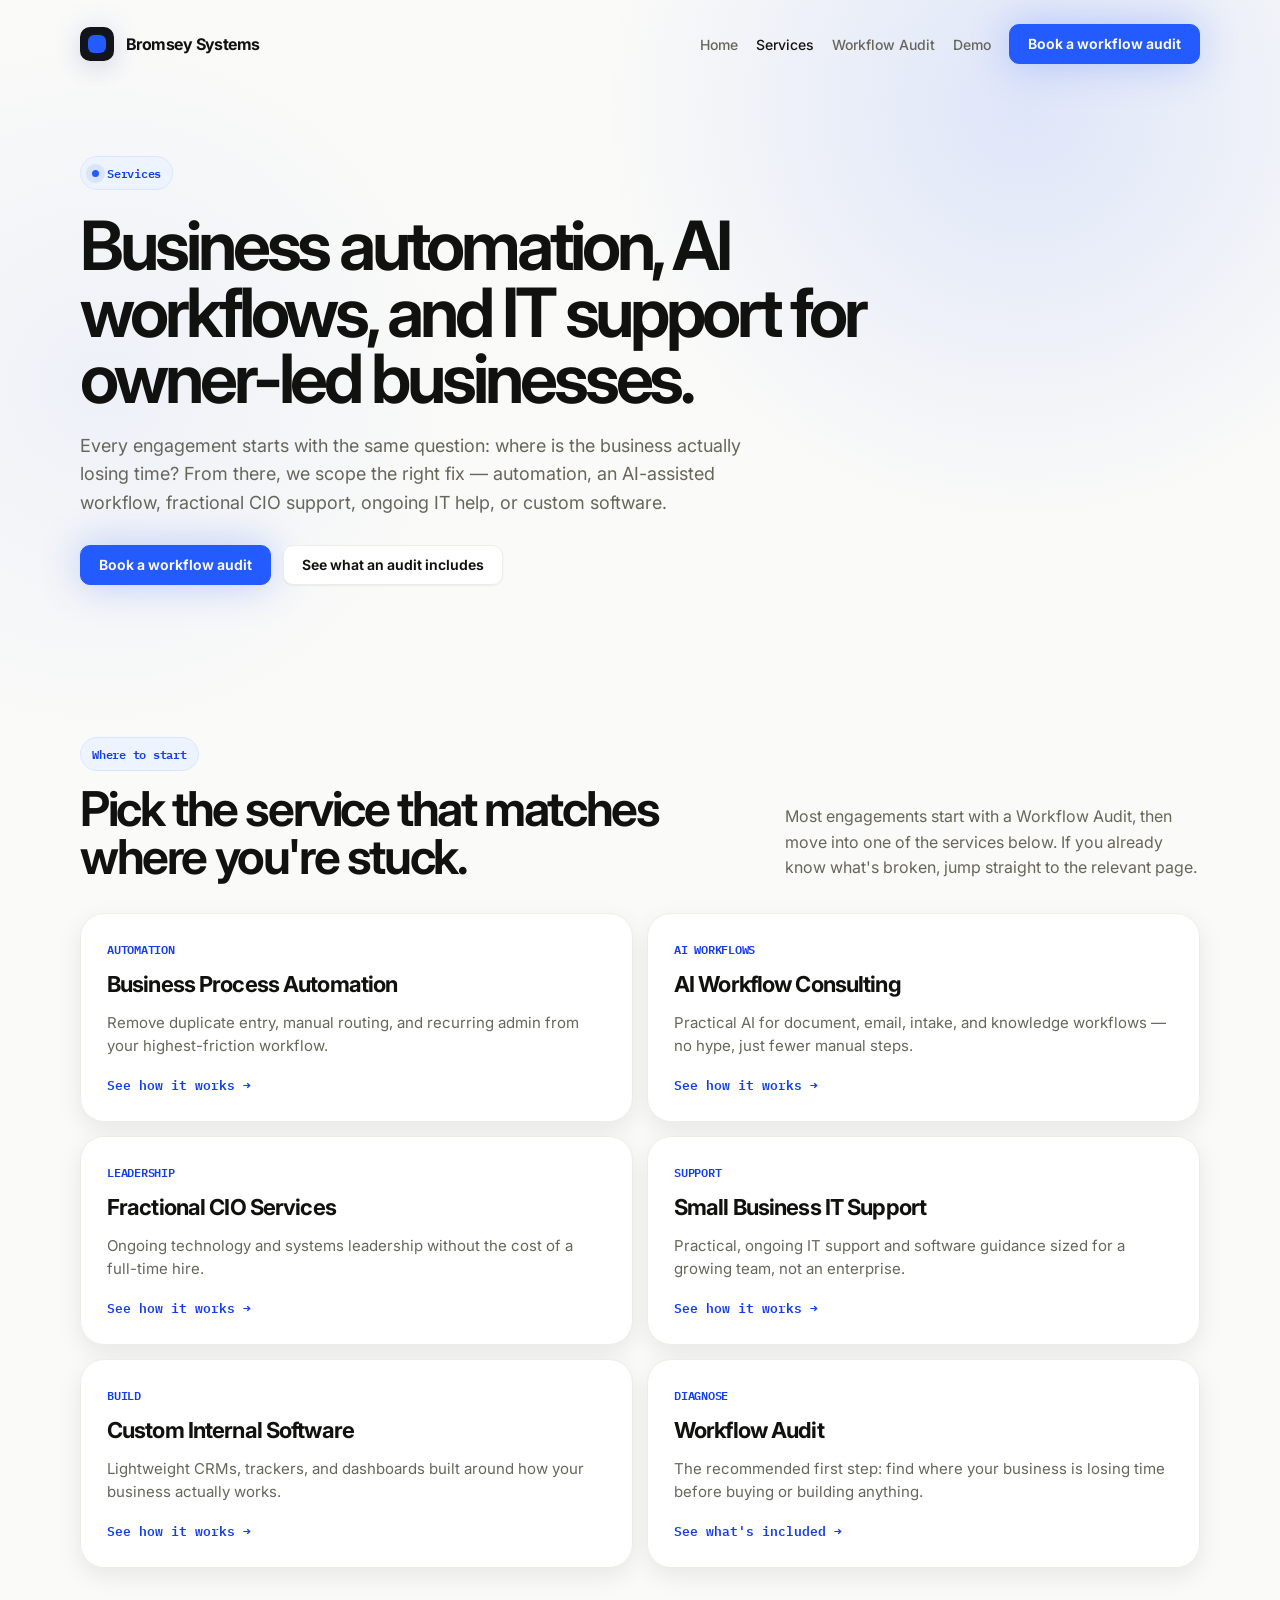
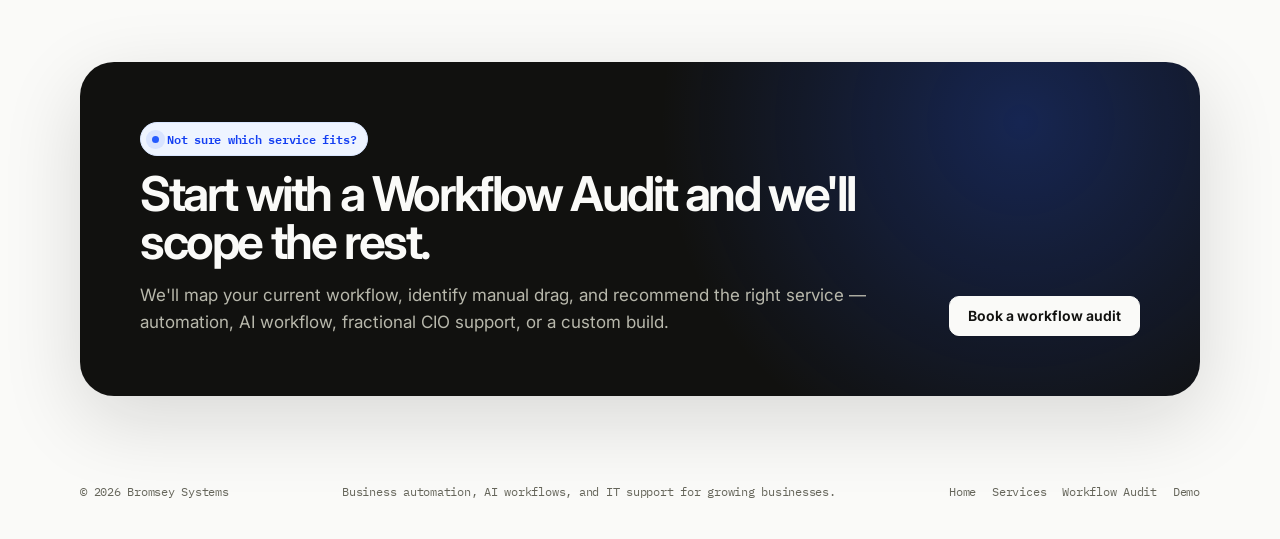
==== services/index.html @ 9dd79932 "Add SEO technical foundation and keyword-targeted service pages Phase 1: robots.txt, sitemap.xml, ca" ====
<!DOCTYPE html>
<html lang="en">
<head>
  <meta charset="UTF-8" />
  <meta name="viewport" content="width=device-width, initial-scale=1.0" />
  <title>Business Automation, AI Workflow &amp; IT Support Services | Bromsey Systems</title>
  <meta name="description" content="Explore Bromsey Systems' services: business process automation, AI workflow consulting, fractional CIO support, small business IT support, and custom internal software." />
  <link rel="canonical" href="https://bromseysystems.com/services/" />
  <meta property="og:type" content="website" />
  <meta property="og:site_name" content="Bromsey Systems" />
  <meta property="og:title" content="Business Automation, AI Workflow &amp; IT Support Services | Bromsey Systems" />
  <meta property="og:description" content="Explore Bromsey Systems' services: business process automation, AI workflow consulting, fractional CIO support, small business IT support, and custom internal software." />
  <meta property="og:url" content="https://bromseysystems.com/services/" />
  <meta property="og:image" content="https://bromseysystems.com/assets/og-default.png" />
  <meta name="twitter:card" content="summary_large_image" />
  <meta name="twitter:title" content="Business Automation, AI Workflow &amp; IT Support Services | Bromsey Systems" />
  <meta name="twitter:description" content="Explore Bromsey Systems' services: business process automation, AI workflow consulting, fractional CIO support, small business IT support, and custom internal software." />
  <meta name="twitter:image" content="https://bromseysystems.com/assets/og-default.png" />
  <link rel="preconnect" href="https://fonts.googleapis.com">
  <link rel="preconnect" href="https://fonts.gstatic.com" crossorigin>
  <link href="https://fonts.googleapis.com/css2?family=IBM+Plex+Mono:wght@400;500;600&family=Inter:wght@400;500;600;650;700&display=swap" rel="stylesheet">
  <link rel="stylesheet" href="/assets/reveal.css">
  <link rel="stylesheet" href="/assets/service.css">
  <style>
    .services-grid {
      display: grid;
      grid-template-columns: repeat(2, 1fr);
      gap: 14px;
    }

    .service-card {
      background: var(--surface);
      border: 1px solid var(--border);
      border-radius: var(--radius-xl);
      box-shadow: var(--shadow-md);
      padding: 26px;
      display: flex;
      flex-direction: column;
      gap: 10px;
    }

    .service-card .kicker {
      font-family: var(--font-mono);
      color: var(--brand-hover);
      font-size: 12px;
      font-weight: 600;
      letter-spacing: -0.02em;
    }

    .service-card h3 {
      margin: 0;
      font-size: 22px;
      letter-spacing: -0.04em;
    }

    .service-card p {
      margin: 0;
      color: var(--muted);
      font-size: 15px;
      line-height: 1.55;
    }

    .service-card .link {
      margin-top: 8px;
      color: var(--brand-hover);
      font-family: var(--font-mono);
      font-size: 13px;
      font-weight: 600;
    }

    @media (max-width: 680px) {
      .services-grid { grid-template-columns: 1fr; }
    }
  </style>
</head>
<body>
  <div class="container">
    <nav class="nav">
      <a class="logo" href="/index.html">
        <span class="logo-mark" aria-hidden="true"></span>
        <span>Bromsey Systems</span>
      </a>
      <button class="nav-toggle" id="navToggle" type="button" aria-label="Toggle menu" aria-expanded="false" aria-controls="navActions">
        <span class="nav-toggle-bar"></span>
        <span class="nav-toggle-bar"></span>
        <span class="nav-toggle-bar"></span>
      </button>
      <div class="nav-actions" id="navActions">
        <a href="/index.html">Home</a>
        <a href="/services/" class="current">Services</a>
        <a href="/workflow-audit.html">Workflow Audit</a>
        <a href="/demo.html">Demo</a>
        <a class="button button-primary" href="/book-audit.html">Book a workflow audit</a>
      </div>
    </nav>

    <main>
      <section class="hero reveal">
        <span class="badge"><span class="pulse"></span> Services</span>
        <h1>Business automation, AI workflows, and IT support for owner-led businesses.</h1>
        <p class="hero-copy">
          Every engagement starts with the same question: where is the business actually losing time? From there, we scope the right fix — automation, an AI-assisted workflow, fractional CIO support, ongoing IT help, or custom software.
        </p>
        <div class="hero-actions">
          <a class="button button-primary" href="/book-audit.html">Book a workflow audit</a>
          <a class="button button-secondary" href="/workflow-audit.html">See what an audit includes</a>
        </div>
      </section>

      <section>
        <div class="section-head reveal">
          <div>
            <span class="badge">Where to start</span>
            <h2>Pick the service that matches where you're stuck.</h2>
          </div>
          <p>
            Most engagements start with a Workflow Audit, then move into one of the services below. If you already know what's broken, jump straight to the relevant page.
          </p>
        </div>

        <div class="services-grid reveal-group">
          <article class="service-card reveal-item">
            <span class="kicker">AUTOMATION</span>
            <h3>Business Process Automation</h3>
            <p>Remove duplicate entry, manual routing, and recurring admin from your highest-friction workflow.</p>
            <a class="link" href="/services/business-process-automation.html">See how it works →</a>
          </article>

          <article class="service-card reveal-item">
            <span class="kicker">AI WORKFLOWS</span>
            <h3>AI Workflow Consulting</h3>
            <p>Practical AI for document, email, intake, and knowledge workflows — no hype, just fewer manual steps.</p>
            <a class="link" href="/services/ai-workflow-consulting.html">See how it works →</a>
          </article>

          <article class="service-card reveal-item">
            <span class="kicker">LEADERSHIP</span>
            <h3>Fractional CIO Services</h3>
            <p>Ongoing technology and systems leadership without the cost of a full-time hire.</p>
            <a class="link" href="/services/fractional-cio.html">See how it works →</a>
          </article>

          <article class="service-card reveal-item">
            <span class="kicker">SUPPORT</span>
            <h3>Small Business IT Support</h3>
            <p>Practical, ongoing IT support and software guidance sized for a growing team, not an enterprise.</p>
            <a class="link" href="/services/it-support-small-business.html">See how it works →</a>
          </article>

          <article class="service-card reveal-item">
            <span class="kicker">BUILD</span>
            <h3>Custom Internal Software</h3>
            <p>Lightweight CRMs, trackers, and dashboards built around how your business actually works.</p>
            <a class="link" href="/services/custom-software.html">See how it works →</a>
          </article>

          <article class="service-card reveal-item">
            <span class="kicker">DIAGNOSE</span>
            <h3>Workflow Audit</h3>
            <p>The recommended first step: find where your business is losing time before buying or building anything.</p>
            <a class="link" href="/workflow-audit.html">See what's included →</a>
          </article>
        </div>
      </section>

      <section class="cta reveal">
        <div>
          <span class="badge"><span class="pulse"></span> Not sure which service fits?</span>
          <h2>Start with a Workflow Audit and we'll scope the rest.</h2>
          <p>
            We'll map your current workflow, identify manual drag, and recommend the right service — automation, AI workflow, fractional CIO support, or a custom build.
          </p>
        </div>
        <a class="button button-secondary" href="/book-audit.html">Book a workflow audit</a>
      </section>
    </main>

    <footer>
      <span>© 2026 Bromsey Systems</span>
      <span>Business automation, AI workflows, and IT support for growing businesses.</span>
      <span class="footer-links">
        <a href="/index.html">Home</a>
        <a href="/services/">Services</a>
        <a href="/workflow-audit.html">Workflow Audit</a>
        <a href="/demo.html">Demo</a>
      </span>
    </footer>
  </div>

  <script src="/assets/reveal.js" defer></script>
  <script>
    const navToggle = document.getElementById("navToggle");
    const navActions = document.getElementById("navActions");

    navToggle.addEventListener("click", () => {
      const isOpen = navActions.classList.toggle("open");
      navToggle.classList.toggle("active", isOpen);
      navToggle.setAttribute("aria-expanded", String(isOpen));
    });

    navActions.querySelectorAll("a").forEach(link => {
      link.addEventListener("click", () => {
        navActions.classList.remove("open");
        navToggle.classList.remove("active");
        navToggle.setAttribute("aria-expanded", "false");
      });
    });
  </script>
</body>
</html>
---- assets/reveal.css ----
.reveal {
  opacity: 0;
  transform: translateY(22px);
  transition: opacity 640ms cubic-bezier(0.16, 1, 0.3, 1), transform 640ms cubic-bezier(0.16, 1, 0.3, 1);
  will-change: opacity, transform;
}

.reveal.in-view {
  opacity: 1;
  transform: translateY(0);
}

.reveal-group.in-view .reveal-item {
  opacity: 1;
  transform: translateY(0);
}

.reveal-item {
  opacity: 0;
  transform: translateY(18px);
  transition: opacity 560ms cubic-bezier(0.16, 1, 0.3, 1), transform 560ms cubic-bezier(0.16, 1, 0.3, 1);
}

.reveal-group.in-view .reveal-item:nth-child(1) { transition-delay: 0ms; }
.reveal-group.in-view .reveal-item:nth-child(2) { transition-delay: 60ms; }
.reveal-group.in-view .reveal-item:nth-child(3) { transition-delay: 120ms; }
.reveal-group.in-view .reveal-item:nth-child(4) { transition-delay: 180ms; }
.reveal-group.in-view .reveal-item:nth-child(5) { transition-delay: 240ms; }
.reveal-group.in-view .reveal-item:nth-child(6) { transition-delay: 300ms; }
.reveal-group.in-view .reveal-item:nth-child(7) { transition-delay: 360ms; }
.reveal-group.in-view .reveal-item:nth-child(8) { transition-delay: 420ms; }

@media (prefers-reduced-motion: reduce) {
  .reveal,
  .reveal-item {
    opacity: 1;
    transform: none;
    transition: none;
  }
}
---- assets/service.css ----
:root {
  --background: #FAFAF8;
  --surface: #FFFFFF;
  --surface-2: #F5F5F2;
  --text: #11110F;
  --muted: #66665B;
  --muted-2: #8C8C80;
  --border: #EDEDE8;
  --border-strong: #D8D8D0;
  --brand: #245BFF;
  --brand-hover: #123EF2;
  --brand-soft: #EEF4FF;
  --brand-border: #D9E6FF;
  --success: #17B26A;
  --font-sans: "Inter", "Helvetica Neue", Arial, sans-serif;
  --font-mono: "IBM Plex Mono", "SFMono-Regular", Consolas, monospace;
  --radius-sm: 6px;
  --radius-md: 10px;
  --radius-lg: 16px;
  --radius-xl: 24px;
  --radius-full: 999px;
  --shadow-sm: 0 1px 2px rgba(17, 17, 15, 0.06);
  --shadow-md: 0 8px 24px rgba(17, 17, 15, 0.08);
  --shadow-lg: 0 24px 80px rgba(17, 17, 15, 0.14);
}

* { box-sizing: border-box; }

html { scroll-behavior: smooth; }

body {
  margin: 0;
  font-family: var(--font-sans);
  color: var(--text);
  background:
    radial-gradient(circle at 80% 5%, rgba(36, 91, 255, 0.13), transparent 420px),
    radial-gradient(circle at 8% 18%, rgba(36, 91, 255, 0.06), transparent 360px),
    var(--background);
  line-height: 1.5;
}

a { color: inherit; text-decoration: none; }

.container {
  width: min(1120px, calc(100% - 40px));
  margin: 0 auto;
}

.nav {
  padding: 24px 0 16px;
  display: flex;
  justify-content: space-between;
  align-items: center;
  flex-wrap: wrap;
  row-gap: 10px;
  gap: 24px;
}

.logo {
  display: flex;
  align-items: center;
  gap: 12px;
  font-weight: 700;
  letter-spacing: -0.035em;
  white-space: nowrap;
}

.logo-mark {
  width: 34px;
  height: 34px;
  border-radius: 10px;
  background: var(--text);
  position: relative;
  box-shadow: var(--shadow-md);
  flex: 0 0 auto;
}

.logo-mark::after {
  content: "";
  position: absolute;
  inset: 8px;
  border-radius: 6px;
  background: var(--brand);
  box-shadow: 0 0 34px rgba(36, 91, 255, 0.45);
}

.nav-actions {
  display: flex;
  align-items: center;
  gap: 18px;
  color: var(--muted);
  font-size: 14px;
  font-weight: 500;
}

.nav-actions a:hover { color: var(--text); }
.nav-actions a.current { color: var(--text); }

.nav-toggle {
  display: none;
  flex-direction: column;
  justify-content: center;
  align-items: center;
  gap: 5px;
  width: 38px;
  height: 38px;
  border-radius: var(--radius-md);
  border: 1px solid var(--border);
  background: var(--surface);
  cursor: pointer;
  padding: 0;
  margin-left: auto;
}

.nav-toggle-bar {
  display: block;
  width: 16px;
  height: 2px;
  background: var(--text);
  transition: transform 200ms ease, opacity 200ms ease;
}

.nav-toggle.active .nav-toggle-bar:nth-child(1) { transform: translateY(7px) rotate(45deg); }
.nav-toggle.active .nav-toggle-bar:nth-child(2) { opacity: 0; }
.nav-toggle.active .nav-toggle-bar:nth-child(3) { transform: translateY(-7px) rotate(-45deg); }

.button {
  display: inline-flex;
  align-items: center;
  justify-content: center;
  border-radius: var(--radius-md);
  padding: 12px 18px;
  font-weight: 650;
  font-size: 14px;
  line-height: 1;
  transition: transform 180ms ease, background 180ms ease, border-color 180ms ease, box-shadow 180ms ease;
  white-space: nowrap;
  border: 1px solid transparent;
}

.button-primary {
  background: var(--brand);
  color: white;
  border-color: var(--brand);
  box-shadow: 0 0 40px rgba(36, 91, 255, 0.28);
}

.button-primary:hover { background: var(--brand-hover); transform: translateY(-1px); }

.button-secondary {
  background: var(--surface);
  border-color: var(--border);
  color: var(--text);
  box-shadow: var(--shadow-sm);
}

.button-secondary:hover { border-color: var(--border-strong); transform: translateY(-1px); }

.badge {
  display: inline-flex;
  align-items: center;
  gap: 8px;
  border-radius: var(--radius-full);
  border: 1px solid var(--brand-border);
  background: var(--brand-soft);
  color: var(--brand-hover);
  padding: 7px 11px;
  font-family: var(--font-mono);
  font-size: 12px;
  font-weight: 600;
  letter-spacing: -0.02em;
  width: fit-content;
}

.pulse {
  width: 7px;
  height: 7px;
  border-radius: var(--radius-full);
  background: var(--brand);
  box-shadow: 0 0 0 6px rgba(36, 91, 255, 0.10);
  flex: 0 0 auto;
}

.hero {
  padding: 76px 0 64px;
  max-width: 800px;
}

h1 {
  margin: 22px 0 20px;
  font-size: clamp(42px, 6vw, 68px);
  line-height: 0.98;
  letter-spacing: -0.06em;
  font-weight: 650;
}

.hero-copy {
  margin: 0 0 28px;
  max-width: 680px;
  color: var(--muted);
  font-size: 18px;
  line-height: 1.58;
}

.hero-actions {
  display: flex;
  gap: 12px;
  flex-wrap: wrap;
  margin-bottom: 24px;
}

.trust {
  display: flex;
  flex-wrap: wrap;
  align-items: center;
  gap: 12px;
  color: var(--muted);
  font-family: var(--font-mono);
  font-size: 12px;
  letter-spacing: -0.02em;
}

.dot {
  width: 4px;
  height: 4px;
  background: var(--border-strong);
  border-radius: var(--radius-full);
}

section { padding: 64px 0; }

.section-head {
  display: grid;
  grid-template-columns: 0.92fr 0.58fr;
  gap: 48px;
  align-items: end;
  margin-bottom: 32px;
}

h2 {
  margin: 14px 0 0;
  font-size: clamp(32px, 4.4vw, 48px);
  line-height: 1;
  letter-spacing: -0.05em;
  font-weight: 650;
}

.section-head p {
  margin: 0;
  color: var(--muted);
  font-size: 16px;
  line-height: 1.6;
}

.pain-grid {
  display: grid;
  grid-template-columns: repeat(4, 1fr);
  gap: 12px;
}

.pain-card {
  background: var(--surface);
  border: 1px solid var(--border);
  border-radius: var(--radius-lg);
  box-shadow: var(--shadow-sm);
  padding: 20px;
  min-height: 140px;
  display: flex;
  flex-direction: column;
  justify-content: space-between;
  gap: 16px;
}

.pain-card .icon {
  width: 32px;
  height: 32px;
  display: grid;
  place-items: center;
  border-radius: 9px;
  border: 1px solid var(--border);
  background: var(--surface-2);
  color: var(--brand);
  font-family: var(--font-mono);
  font-size: 12px;
  font-weight: 600;
}

.pain-card p {
  margin: 0;
  font-size: 15px;
  line-height: 1.35;
  font-weight: 600;
  letter-spacing: -0.02em;
}

.offer-card {
  background: var(--surface);
  border: 1px solid var(--brand-border);
  border-radius: 32px;
  box-shadow: var(--shadow-lg), 0 0 70px rgba(36, 91, 255, 0.13);
  padding: clamp(26px, 5vw, 44px);
  display: grid;
  grid-template-columns: 0.92fr 1.08fr;
  gap: 36px;
  align-items: start;
}

.offer-card h2 { max-width: 560px; }

.offer-copy {
  color: var(--muted);
  font-size: 16px;
  line-height: 1.62;
  margin: 18px 0 26px;
}

.deliverables { display: grid; gap: 10px; }

.deliverable {
  display: flex;
  gap: 10px;
  align-items: flex-start;
  padding: 13px 14px;
  border: 1px solid var(--border);
  border-radius: 14px;
  background: var(--surface-2);
  color: var(--text);
  font-size: 15px;
  line-height: 1.4;
}

.check { color: var(--brand); font-weight: 700; flex: 0 0 auto; }

.price-box {
  background: var(--text);
  color: #FAFAF8;
  border-radius: 24px;
  padding: 24px;
}

.price-box .mono {
  font-family: var(--font-mono);
  font-size: 12px;
  color: #B8B8AC;
  letter-spacing: -0.02em;
  text-transform: uppercase;
}

.price {
  font-size: clamp(38px, 5vw, 56px);
  line-height: 0.95;
  letter-spacing: -0.06em;
  font-weight: 650;
  margin: 14px 0 14px;
}

.price-box p {
  color: #B8B8AC;
  margin: 0 0 18px;
  font-size: 14px;
  line-height: 1.55;
}

.faq-list { display: grid; gap: 10px; }

.faq-item {
  background: var(--surface);
  border: 1px solid var(--border);
  border-radius: var(--radius-lg);
  box-shadow: var(--shadow-sm);
  padding: 18px 20px;
}

.faq-item h3 {
  margin: 0 0 8px;
  font-size: 17px;
  letter-spacing: -0.03em;
  line-height: 1.3;
}

.faq-item p {
  margin: 0;
  color: var(--muted);
  font-size: 15px;
  line-height: 1.55;
}

.related-grid {
  display: grid;
  grid-template-columns: repeat(4, 1fr);
  gap: 12px;
}

.related-card {
  background: var(--surface);
  border: 1px solid var(--border);
  border-radius: var(--radius-lg);
  box-shadow: var(--shadow-sm);
  padding: 20px;
  display: flex;
  flex-direction: column;
  gap: 8px;
}

.related-card h3 {
  margin: 0;
  font-size: 16px;
  letter-spacing: -0.03em;
}

.related-card p {
  margin: 0;
  color: var(--muted);
  font-size: 14px;
  line-height: 1.45;
}

.related-card span.link {
  margin-top: auto;
  color: var(--brand-hover);
  font-family: var(--font-mono);
  font-size: 12px;
  font-weight: 600;
}

.cta {
  margin: 30px auto 86px;
  border-radius: 34px;
  background:
    radial-gradient(circle at 84% 18%, rgba(36, 91, 255, 0.28), transparent 360px),
    #11110F;
  color: #FAFAF8;
  padding: clamp(32px, 6vw, 60px);
  box-shadow: var(--shadow-lg);
  display: grid;
  grid-template-columns: 1fr auto;
  gap: 30px;
  align-items: end;
}

.cta h2 { color: #FAFAF8; max-width: 780px; }

.cta p {
  color: #B8B8AC;
  max-width: 740px;
  margin: 16px 0 0;
  font-size: 17px;
  line-height: 1.6;
}

.cta .button-secondary { background: #FAFAF8; border-color: #FAFAF8; }

footer {
  padding: 0 0 38px;
  display: flex;
  justify-content: space-between;
  gap: 20px;
  flex-wrap: wrap;
  color: var(--muted);
  font-family: var(--font-mono);
  font-size: 12px;
  letter-spacing: -0.02em;
}

.footer-links { display: flex; gap: 16px; }
.footer-links a:hover { color: var(--text); }

@media (max-width: 980px) {
  .section-head,
  .offer-card,
  .cta {
    grid-template-columns: 1fr;
  }

  .pain-grid,
  .related-grid {
    grid-template-columns: repeat(2, 1fr);
  }
}

@media (max-width: 680px) {
  .container { width: min(100% - 28px, 1120px); }
  .nav-toggle { display: flex; }
  .nav-actions { flex-basis: 100%; }

  .nav-actions.open {
    flex-direction: column;
    align-items: flex-start;
    gap: 14px;
    padding-top: 8px;
  }

  .nav-actions.open a:not(.button) { display: block; }
  .nav-actions a:not(.button) { display: none; }

  h1 { font-size: 44px; }
  .hero-copy { font-size: 17px; }

  .pain-grid,
  .related-grid {
    grid-template-columns: 1fr;
  }

  section { padding: 48px 0; }

  .cta {
    margin-bottom: 56px;
    border-radius: 26px;
  }
}
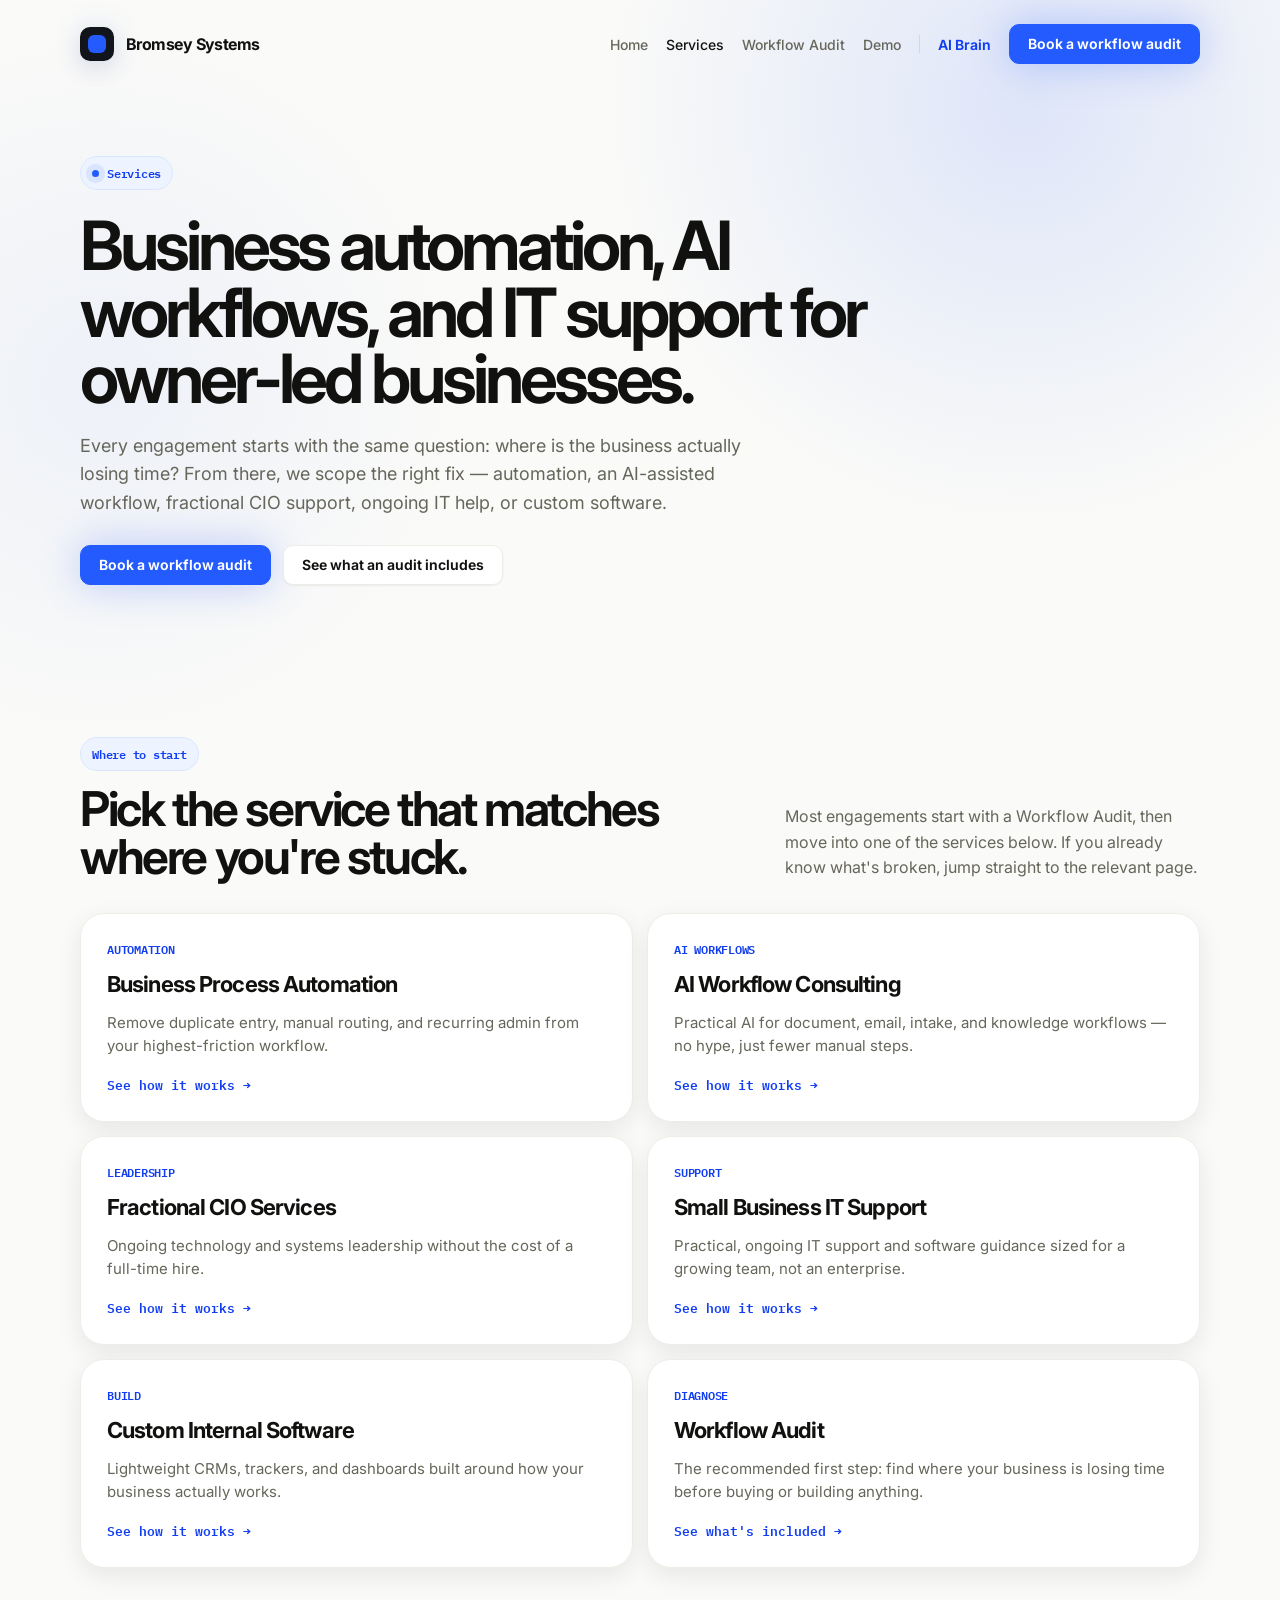
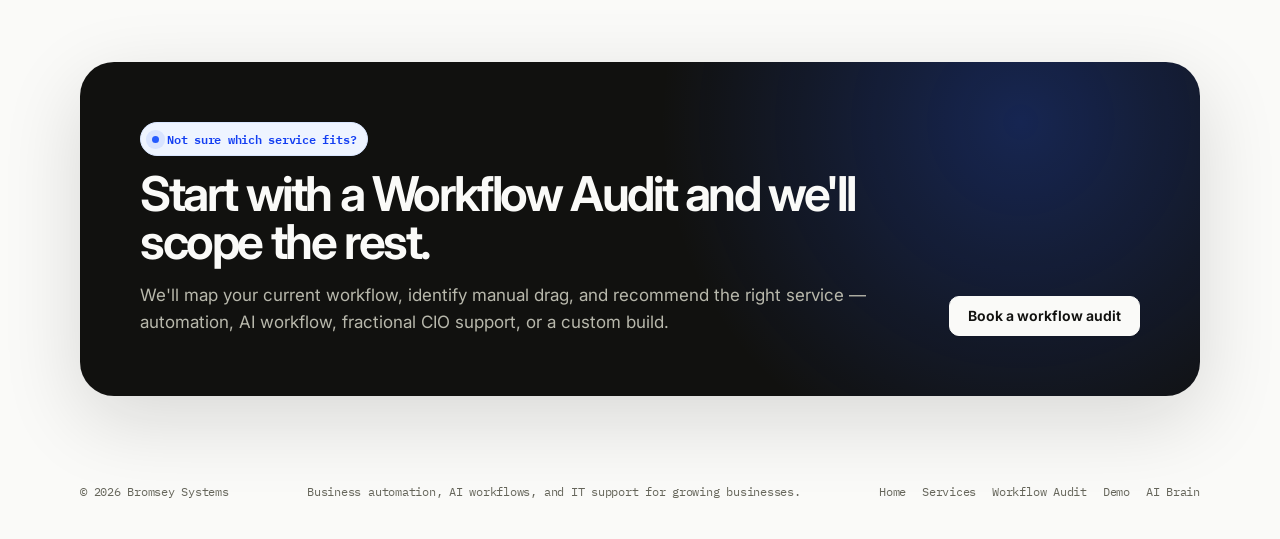
==== commit 333341f2: "Reposition AI Brain to the right of Demo across nav/footer, visually bifurcated with a divider; add " ====
--- a/services/index.html
+++ b/services/index.html
@@ -90,6 +90,8 @@
         <a href="/services/" class="current">Services</a>
         <a href="/workflow-audit.html">Workflow Audit</a>
         <a href="/demo.html">Demo</a>
+        <span class="nav-divider" aria-hidden="true"></span>
+        <a href="/ai-brain.html" class="nav-brain">AI Brain</a>
         <a class="button button-primary" href="/book-audit.html">Book a workflow audit</a>
       </div>
     </nav>
@@ -183,6 +185,7 @@
         <a href="/services/">Services</a>
         <a href="/workflow-audit.html">Workflow Audit</a>
         <a href="/demo.html">Demo</a>
+        <a href="/ai-brain.html">AI Brain</a>
       </span>
     </footer>
   </div>
--- a/assets/service.css
+++ b/assets/service.css
@@ -96,6 +96,18 @@
 .nav-actions a:hover { color: var(--text); }
 .nav-actions a.current { color: var(--text); }
 
+.nav-divider {
+  width: 1px;
+  height: 18px;
+  background: var(--border-strong);
+  flex: 0 0 auto;
+}
+
+.nav-actions a.nav-brain {
+  color: var(--brand-hover);
+  font-weight: 650;
+}
+
 .nav-toggle {
   display: none;
   flex-direction: column;
@@ -493,6 +505,14 @@
   .nav-actions.open a:not(.button) { display: block; }
   .nav-actions a:not(.button) { display: none; }
 
+  .nav-divider { display: none; }
+  .nav-actions.open .nav-divider {
+    display: block;
+    width: 100%;
+    height: 1px;
+    margin: 2px 0;
+  }
+
   h1 { font-size: 44px; }
   .hero-copy { font-size: 17px; }
 
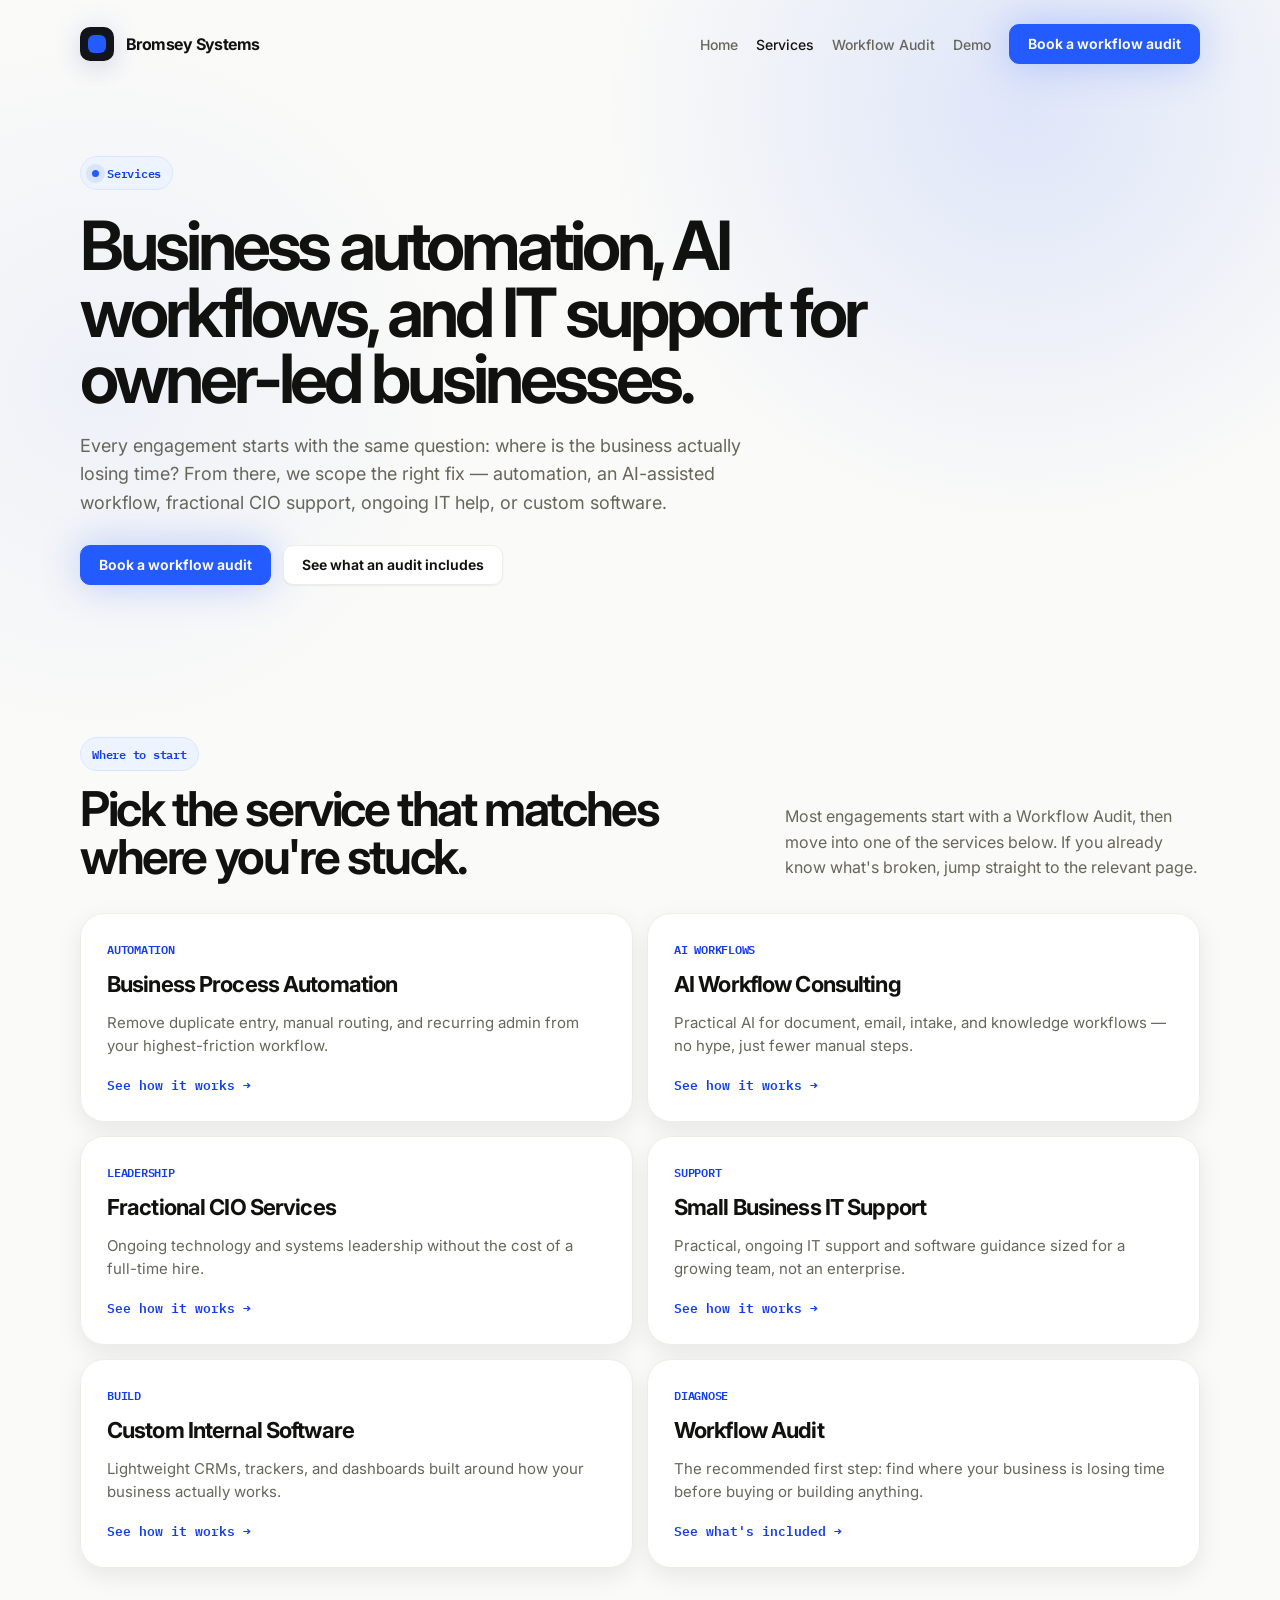
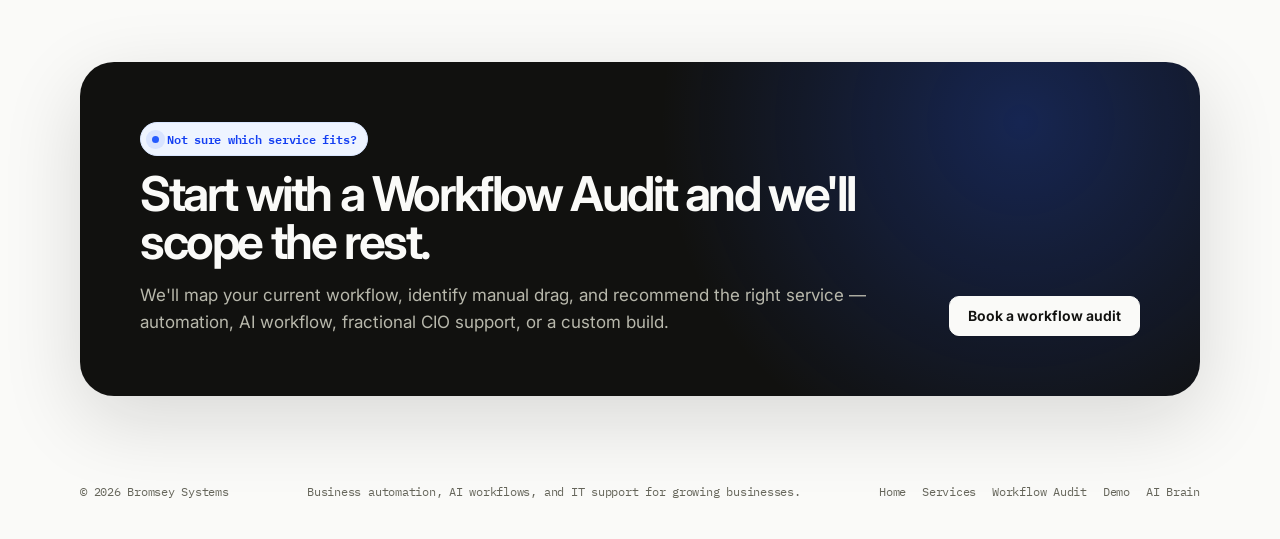
==== commit de53a2cb: "Remove homepage AI Brain banner and top-nav AI Brain link; keep AI Brain as its own page reachable o" ====
--- a/services/index.html
+++ b/services/index.html
@@ -3,6 +3,9 @@
 <head>
   <meta charset="UTF-8" />
   <meta name="viewport" content="width=device-width, initial-scale=1.0" />
+  <link rel="icon" href="/favicon.svg" type="image/svg+xml">
+  <link rel="icon" href="/favicon.ico" sizes="any">
+  <link rel="apple-touch-icon" href="/apple-touch-icon.png">
   <title>Business Automation, AI Workflow &amp; IT Support Services | Bromsey Systems</title>
   <meta name="description" content="Explore Bromsey Systems' services: business process automation, AI workflow consulting, fractional CIO support, small business IT support, and custom internal software." />
   <link rel="canonical" href="https://bromseysystems.com/services/" />
@@ -90,8 +93,6 @@
         <a href="/services/" class="current">Services</a>
         <a href="/workflow-audit.html">Workflow Audit</a>
         <a href="/demo.html">Demo</a>
-        <span class="nav-divider" aria-hidden="true"></span>
-        <a href="/ai-brain.html" class="nav-brain">AI Brain</a>
         <a class="button button-primary" href="/book-audit.html">Book a workflow audit</a>
       </div>
     </nav>
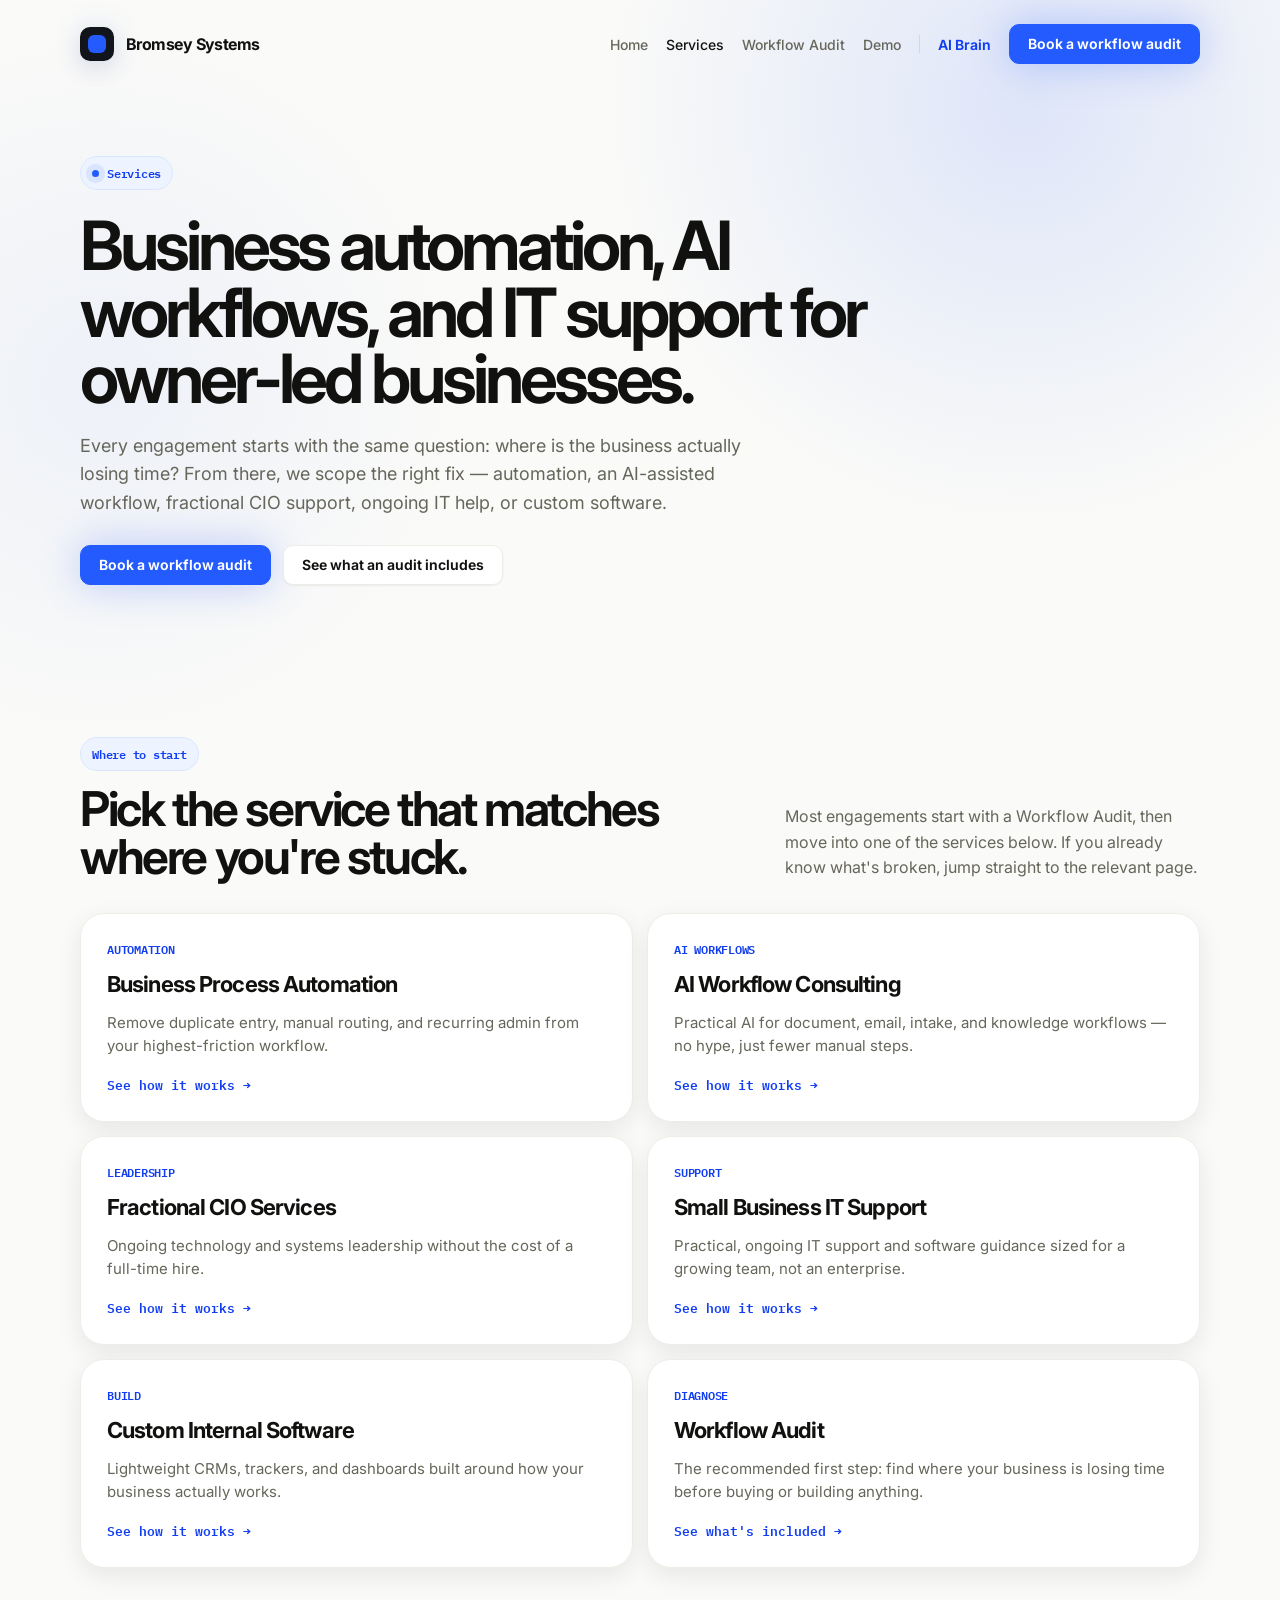
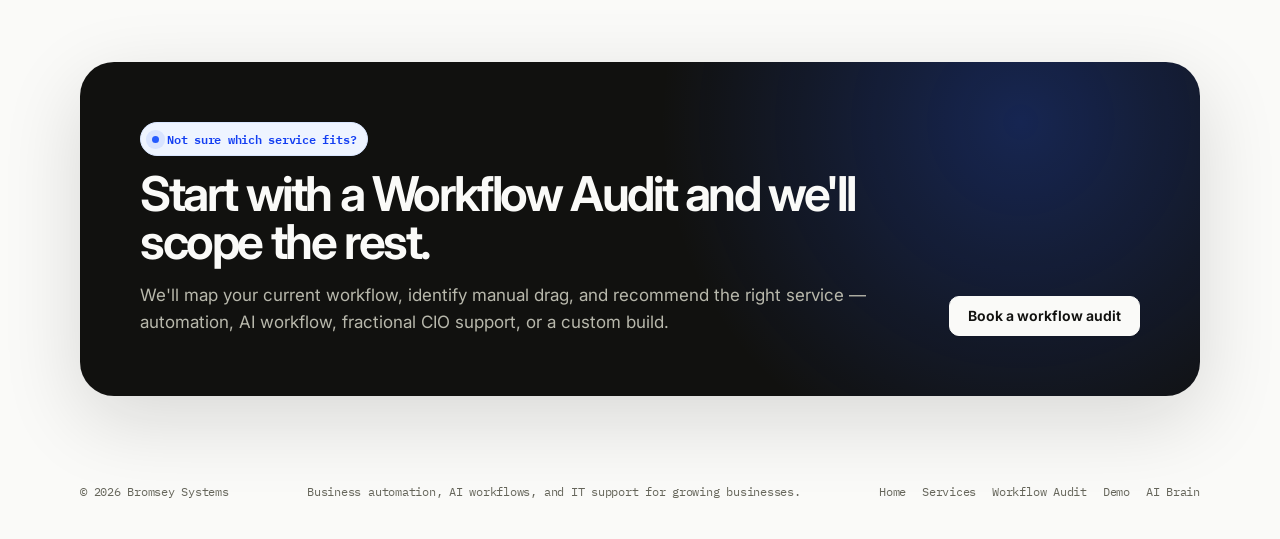
==== commit 744cb9ad: "Restore AI Brain link in the top nav (bifurcated with divider); homepage banner stays removed" ====
--- a/services/index.html
+++ b/services/index.html
@@ -93,6 +93,8 @@
         <a href="/services/" class="current">Services</a>
         <a href="/workflow-audit.html">Workflow Audit</a>
         <a href="/demo.html">Demo</a>
+        <span class="nav-divider" aria-hidden="true"></span>
+        <a href="/ai-brain.html" class="nav-brain">AI Brain</a>
         <a class="button button-primary" href="/book-audit.html">Book a workflow audit</a>
       </div>
     </nav>
